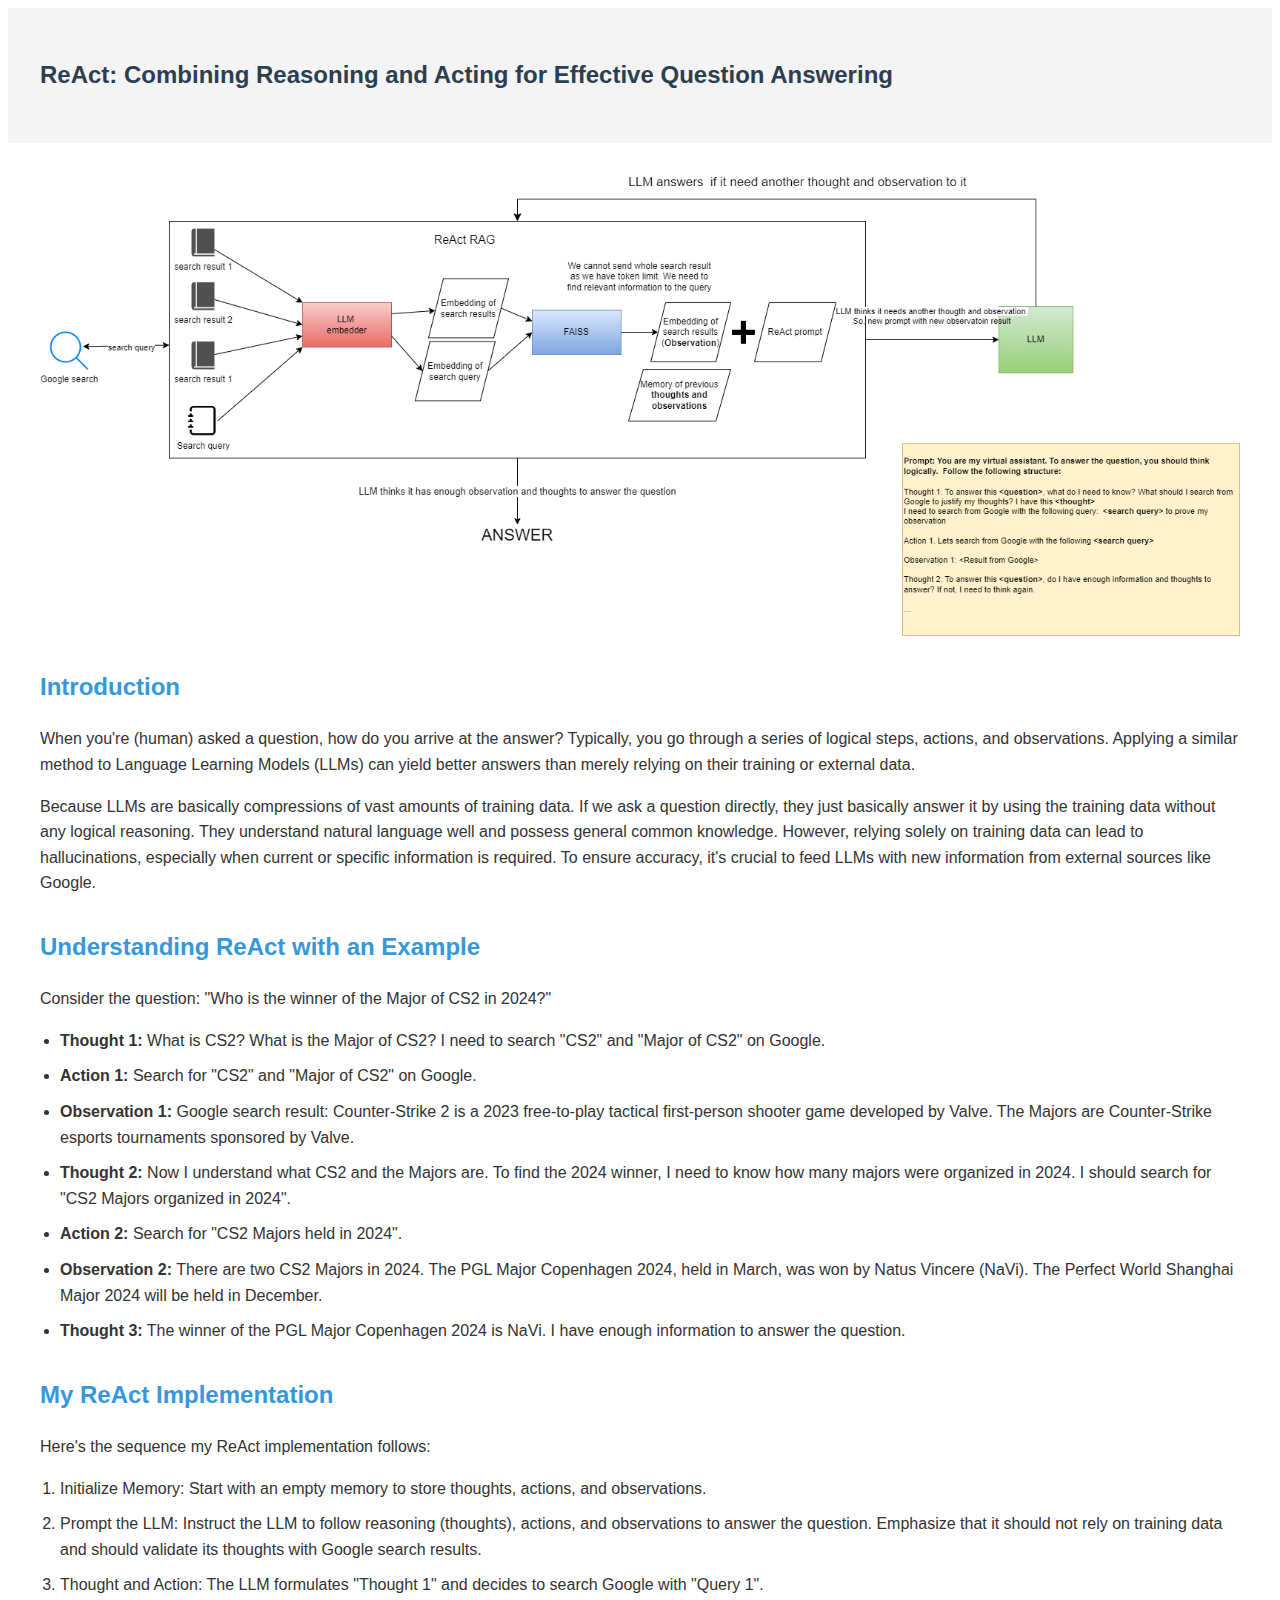
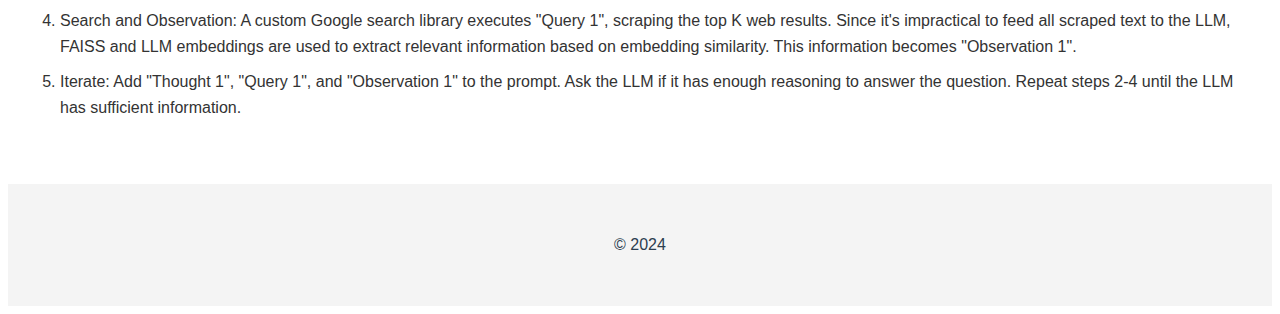
==== react.html @ b522e392 "react article addded" ====
<!DOCTYPE html>
<html lang="en">
<head>
    <meta charset="UTF-8">
    <meta name="viewport" content="width=device-width, initial-scale=1.0">
    <title>ReAct: Combining Reasoning and Acting</title>
    <link rel="stylesheet" href="styles.css">
</head>
<body>
    <header>
        <h1>ReAct: Combining Reasoning and Acting for Effective Question Answering</h1>
    </header>
    <main>
        <img src="images/react.png" alt="My ReAct Overview" style="max-width: 100%; height: auto; display: block; margin: 0 auto 20px;">

        <section>
            <h2>Introduction</h2>
            <p>When you're (human) asked a question, how do you arrive at the answer? Typically, you go through a series of logical steps, actions, and observations. Applying a similar method to Language Learning Models (LLMs) can yield better answers than merely relying on their training or external data.</p>
            <p>Because LLMs are basically compressions of vast amounts of training data. If we ask a question directly, they just basically answer it by using the training data without any logical reasoning. They understand natural language well and possess general common knowledge. However, relying solely on training data can lead to hallucinations, especially when current or specific information is required. To ensure accuracy, it's crucial to feed LLMs with new information from external sources like Google.</p>
        </section>
        <section>
            <h2>Understanding ReAct with an Example</h2>
            <p>Consider the question: "Who is the winner of the Major of CS2 in 2024?"</p>
            <ul>
                <li><strong>Thought 1:</strong> What is CS2? What is the Major of CS2? I need to search "CS2" and "Major of CS2" on Google.</li>
                <li><strong>Action 1:</strong> Search for "CS2" and "Major of CS2" on Google.</li>
                <li><strong>Observation 1:</strong> Google search result: Counter-Strike 2 is a 2023 free-to-play tactical first-person shooter game developed by Valve. The Majors are Counter-Strike esports tournaments sponsored by Valve.</li>
                <li><strong>Thought 2:</strong> Now I understand what CS2 and the Majors are. To find the 2024 winner, I need to know how many majors were organized in 2024. I should search for "CS2 Majors organized in 2024".</li>
                <li><strong>Action 2:</strong> Search for "CS2 Majors held in 2024".</li>
                <li><strong>Observation 2:</strong> There are two CS2 Majors in 2024. The PGL Major Copenhagen 2024, held in March, was won by Natus Vincere (NaVi). The Perfect World Shanghai Major 2024 will be held in December.</li>
                <li><strong>Thought 3:</strong> The winner of the PGL Major Copenhagen 2024 is NaVi. I have enough information to answer the question.</li>
            </ul>
        </section>
        <section>
            <h2>My ReAct Implementation</h2>
            <p>Here's the sequence my ReAct implementation follows:</p>
            <ol>
                <li>Initialize Memory: Start with an empty memory to store thoughts, actions, and observations.</li>
                <li>Prompt the LLM: Instruct the LLM to follow reasoning (thoughts), actions, and observations to answer the question. Emphasize that it should not rely on training data and should validate its thoughts with Google search results.</li>
                <li>Thought and Action: The LLM formulates "Thought 1" and decides to search Google with "Query 1".</li>
                <li>Search and Observation: A custom Google search library executes "Query 1", scraping the top K web results. Since it's impractical to feed all scraped text to the LLM, FAISS and LLM embeddings are used to extract relevant information based on embedding similarity. This information becomes "Observation 1".</li>
                <li>Iterate: Add "Thought 1", "Query 1", and "Observation 1" to the prompt. Ask the LLM if it has enough reasoning to answer the question. Repeat steps 2-4 until the LLM has sufficient information.</li>
            </ol>
        </section>
    </main>
    <footer>
        <p>&copy; 2024</p>
    </footer>
</body>
</html>
---- styles.css ----
body {
    font-family: Arial, sans-serif;
    line-height: 1.6;
    color: #333;
}

header, footer {
    background-color: #f4f4f4;
    padding: 2rem;
    color: #2c3e50;
}

main {
    padding: 2rem;
}

h1 {
    font-size: 24px;
}

h2 {
    color: #3498db;
    margin-top: 2rem;
}

section {
    margin-bottom: 2rem;
}

ul, ol {
    padding-left: 20px;
}

li {
    margin-bottom: 10px;
}

a {
    color: #3498db;
    text-decoration: underline;
}

footer {
    text-align: center;
}
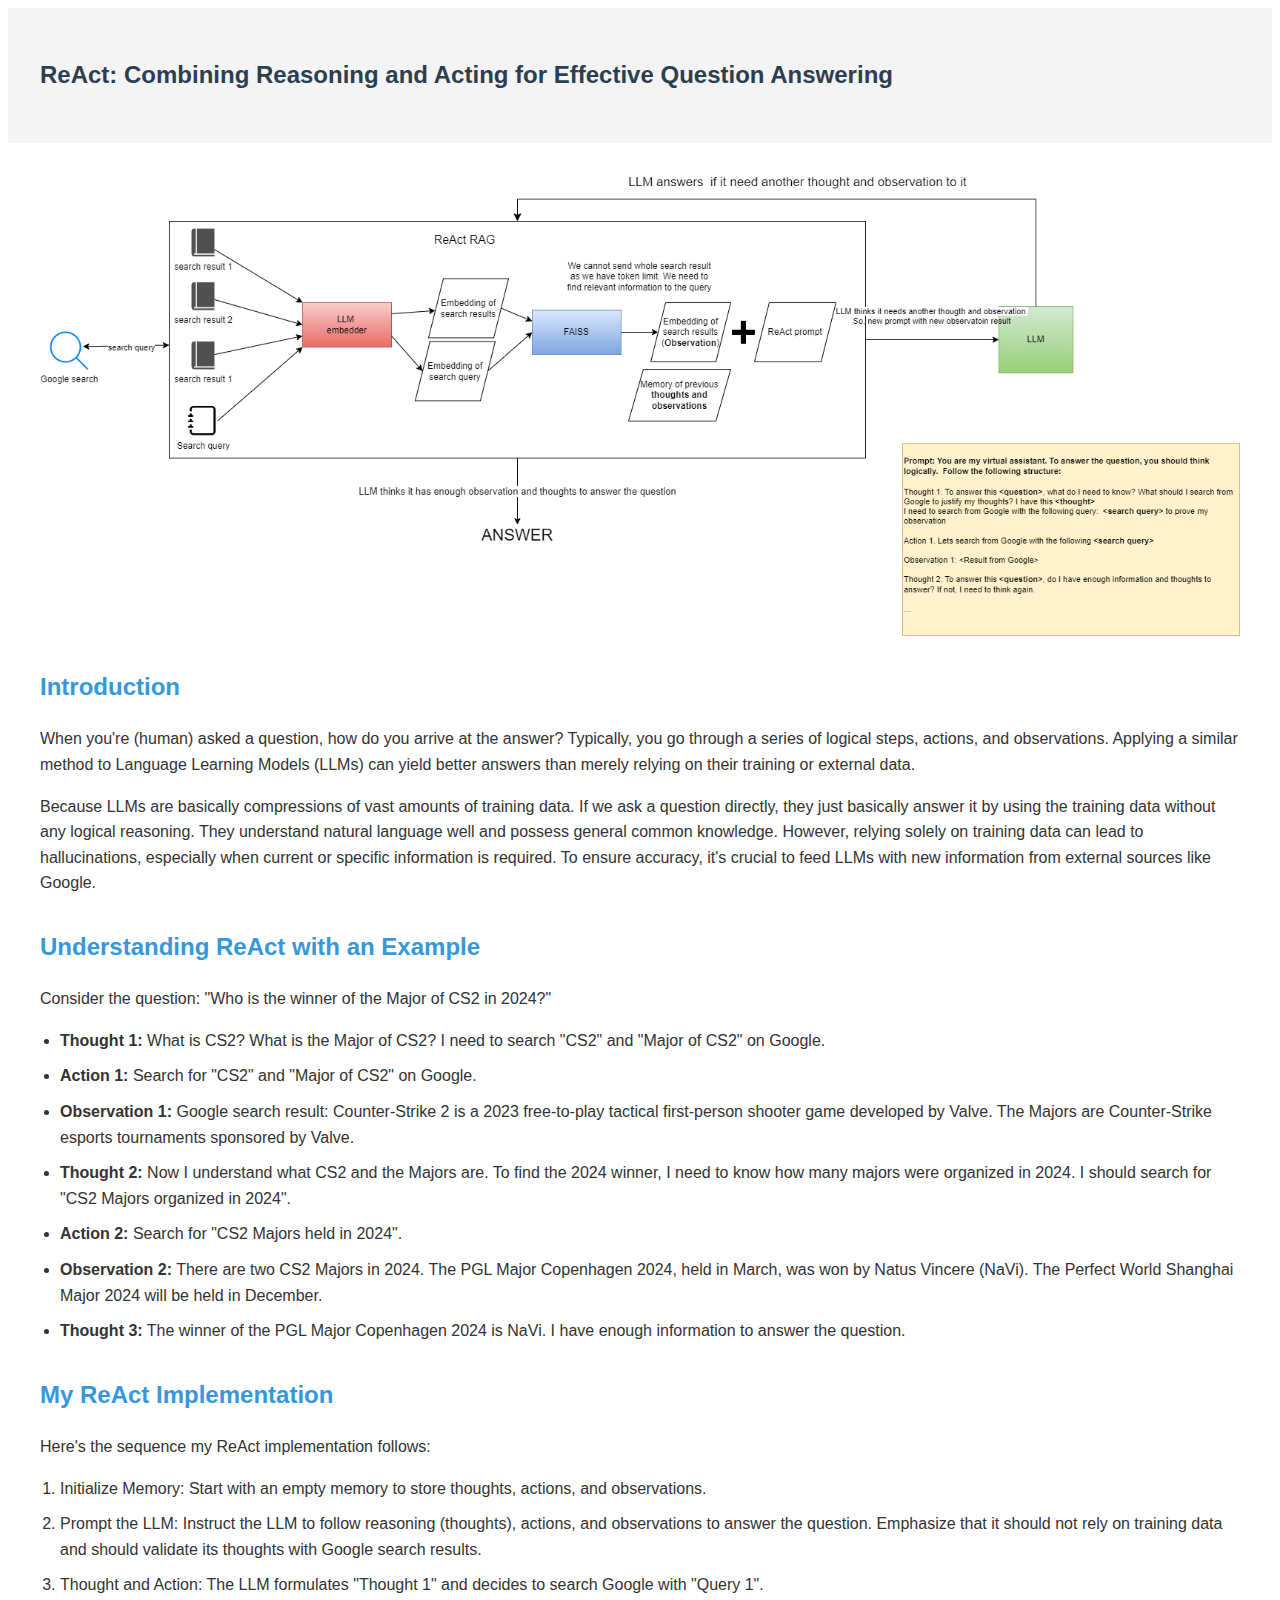
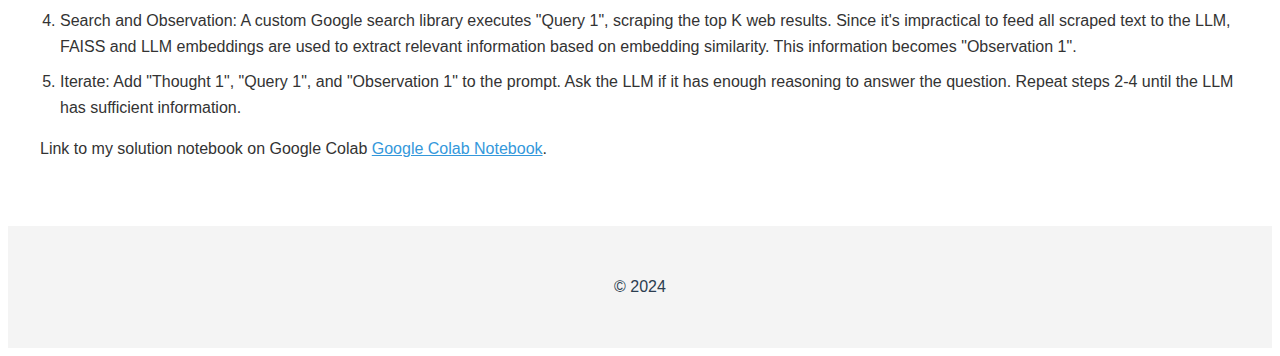
==== commit 44f94c78: "added jupyterlab link" ====
--- a/react.html
+++ b/react.html
@@ -41,6 +41,7 @@
                 <li>Search and Observation: A custom Google search library executes "Query 1", scraping the top K web results. Since it's impractical to feed all scraped text to the LLM, FAISS and LLM embeddings are used to extract relevant information based on embedding similarity. This information becomes "Observation 1".</li>
                 <li>Iterate: Add "Thought 1", "Query 1", and "Observation 1" to the prompt. Ask the LLM if it has enough reasoning to answer the question. Repeat steps 2-4 until the LLM has sufficient information.</li>
             </ol>
+            <p>Link to my solution notebook on Google Colab <a href="https://drive.google.com/file/d/1pyYjWOvEBQi71w35x3HdZwtn0vXw0rpT/view?usp=sharing" target="_blank">Google Colab Notebook</a>.</p>
         </section>
     </main>
     <footer>
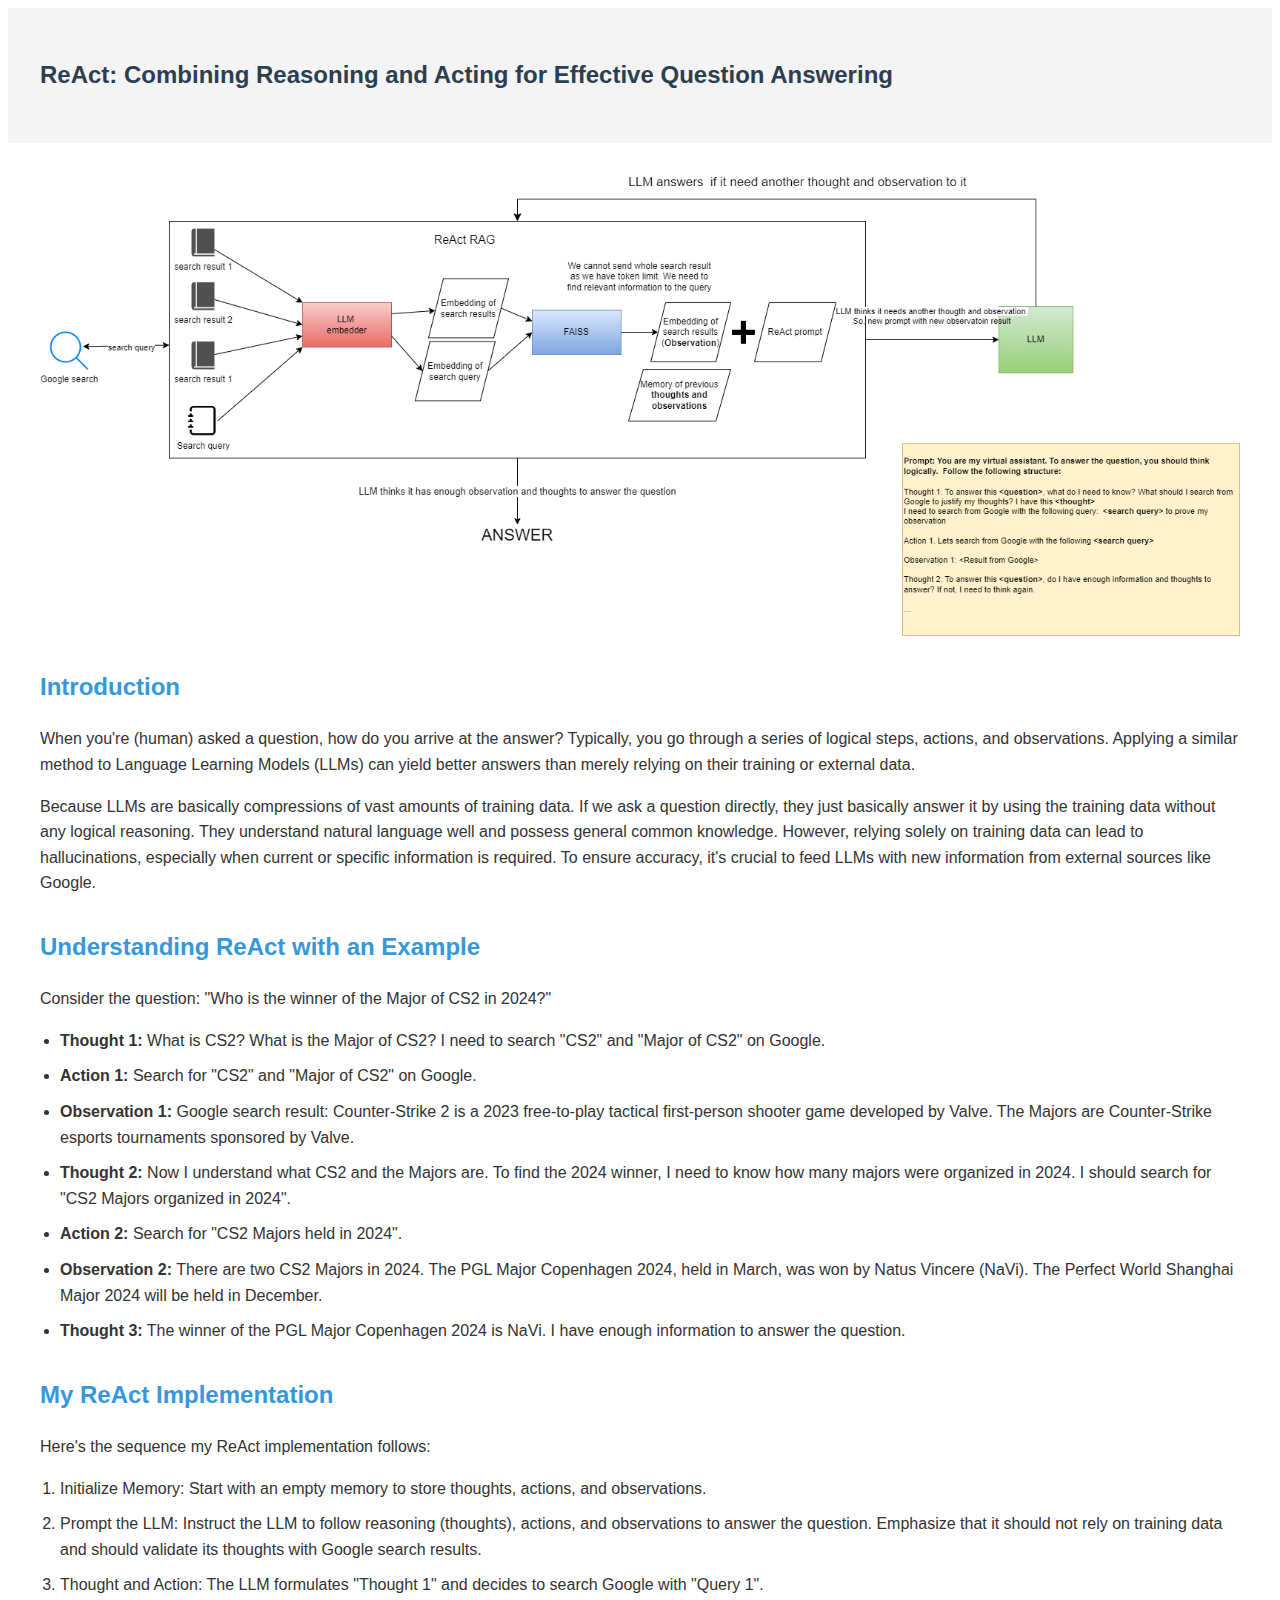
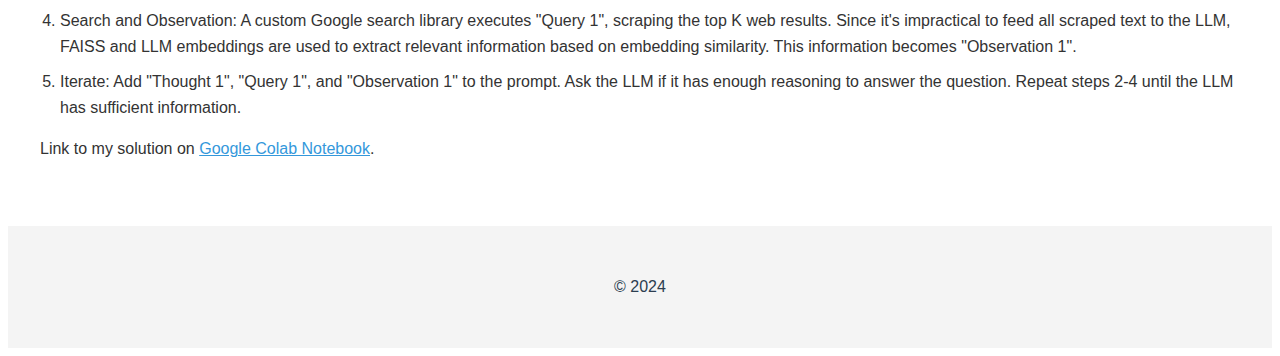
==== commit 28f6f219: "added jupyterlab link" ====
--- a/react.html
+++ b/react.html
@@ -41,7 +41,7 @@
                 <li>Search and Observation: A custom Google search library executes "Query 1", scraping the top K web results. Since it's impractical to feed all scraped text to the LLM, FAISS and LLM embeddings are used to extract relevant information based on embedding similarity. This information becomes "Observation 1".</li>
                 <li>Iterate: Add "Thought 1", "Query 1", and "Observation 1" to the prompt. Ask the LLM if it has enough reasoning to answer the question. Repeat steps 2-4 until the LLM has sufficient information.</li>
             </ol>
-            <p>Link to my solution notebook on Google Colab <a href="https://drive.google.com/file/d/1pyYjWOvEBQi71w35x3HdZwtn0vXw0rpT/view?usp=sharing" target="_blank">Google Colab Notebook</a>.</p>
+            <p>Link to my solution on <a href="https://drive.google.com/file/d/1pyYjWOvEBQi71w35x3HdZwtn0vXw0rpT/view?usp=sharing" target="_blank">Google Colab Notebook</a>.</p>
         </section>
     </main>
     <footer>
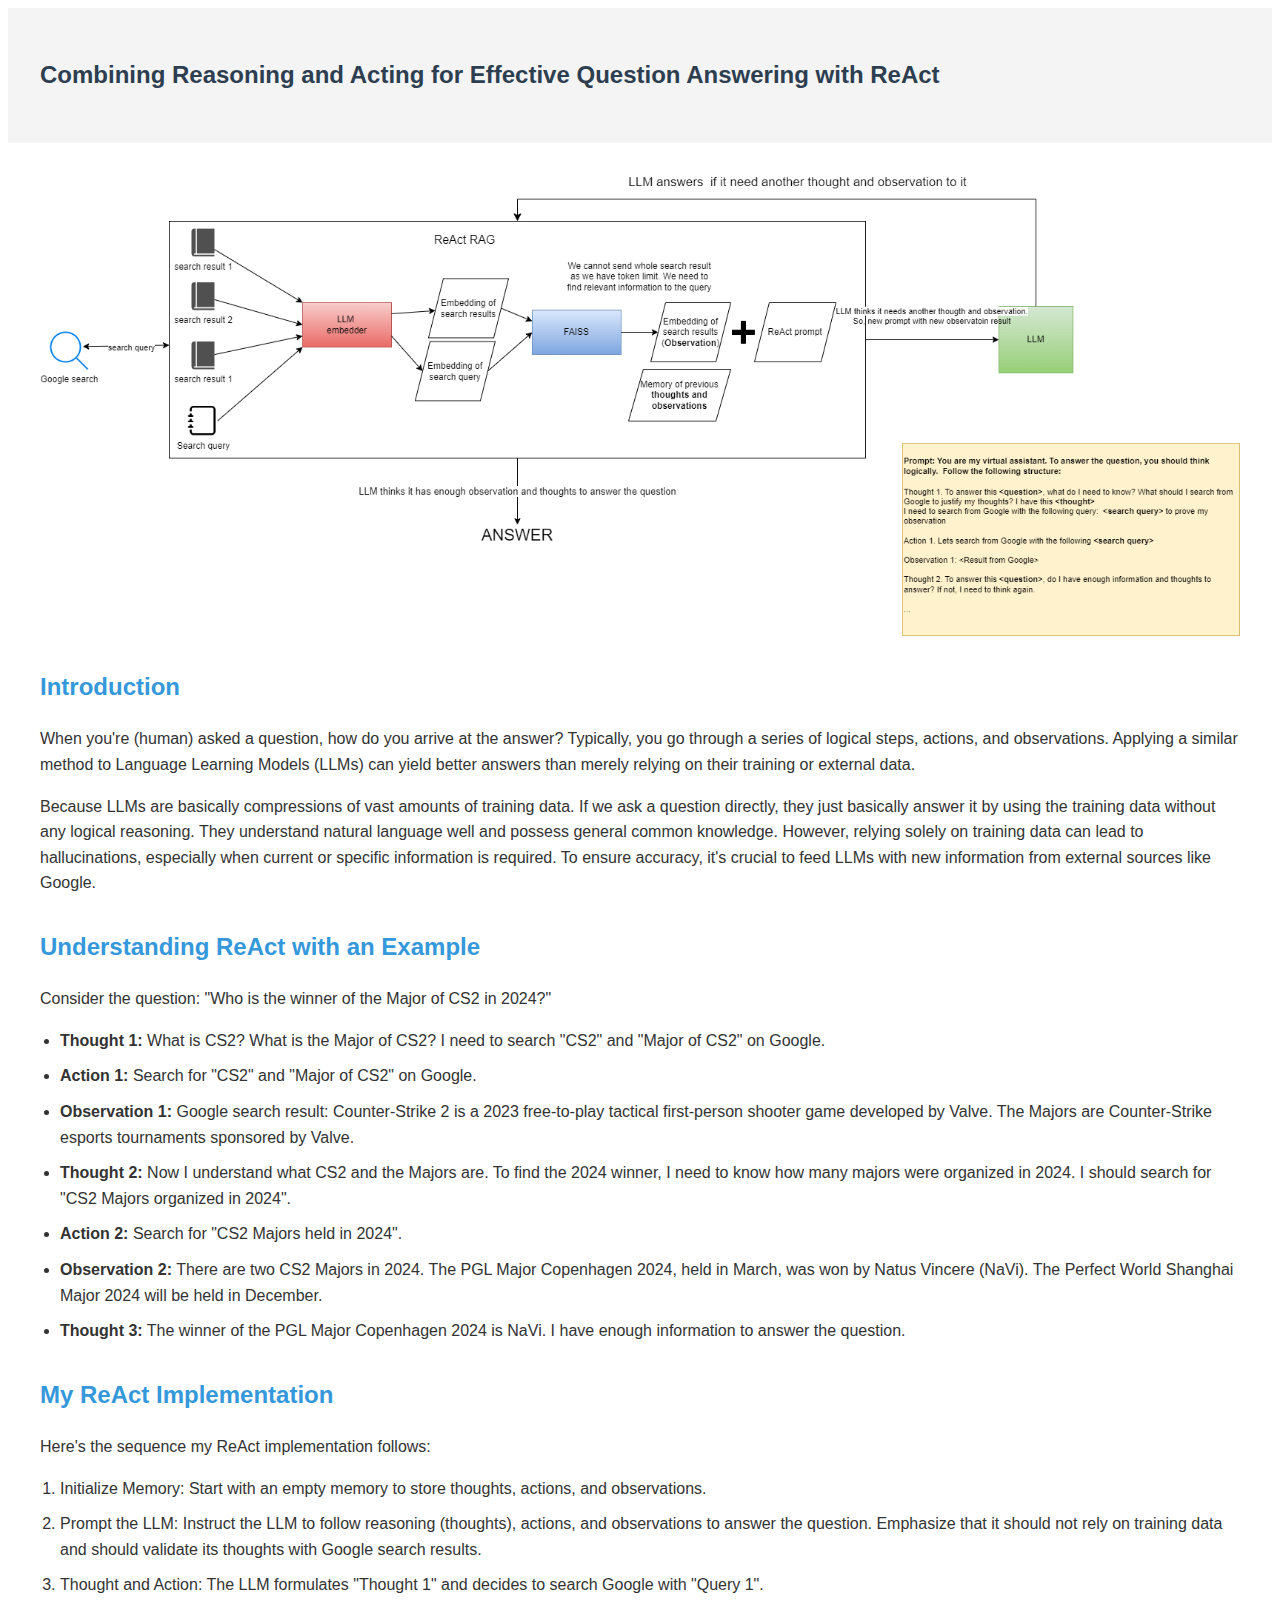
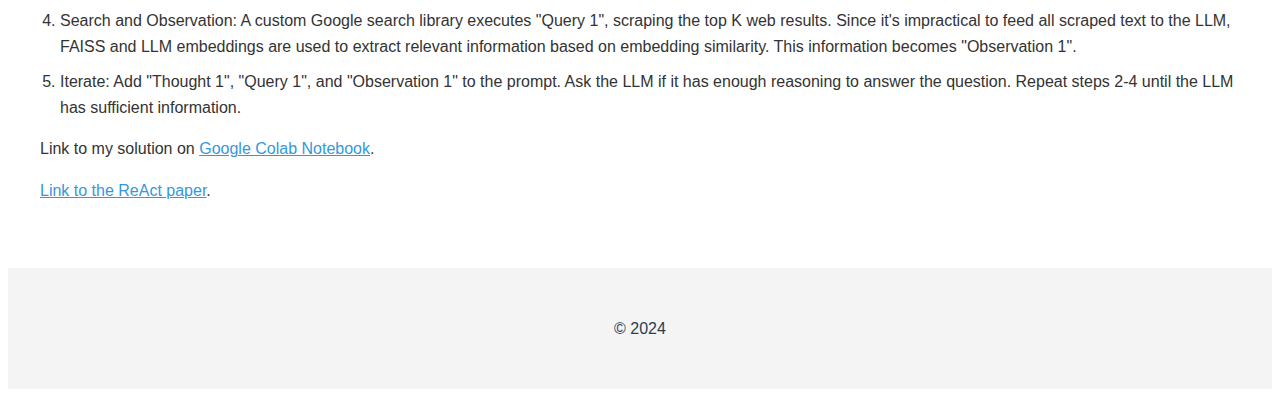
==== commit 73d695e5: "added react link" ====
--- a/react.html
+++ b/react.html
@@ -8,7 +8,7 @@
 </head>
 <body>
     <header>
-        <h1>ReAct: Combining Reasoning and Acting for Effective Question Answering</h1>
+        <h1>Combining Reasoning and Acting for Effective Question Answering with ReAct</h1>
     </header>
     <main>
         <img src="images/react.png" alt="My ReAct Overview" style="max-width: 100%; height: auto; display: block; margin: 0 auto 20px;">
@@ -42,6 +42,7 @@
                 <li>Iterate: Add "Thought 1", "Query 1", and "Observation 1" to the prompt. Ask the LLM if it has enough reasoning to answer the question. Repeat steps 2-4 until the LLM has sufficient information.</li>
             </ol>
             <p>Link to my solution on <a href="https://drive.google.com/file/d/1pyYjWOvEBQi71w35x3HdZwtn0vXw0rpT/view?usp=sharing" target="_blank">Google Colab Notebook</a>.</p>
+            <p><a href="https://arxiv.org/abs/2210.03629" target="_blank">Link to the ReAct paper</a>.</p>
         </section>
     </main>
     <footer>
